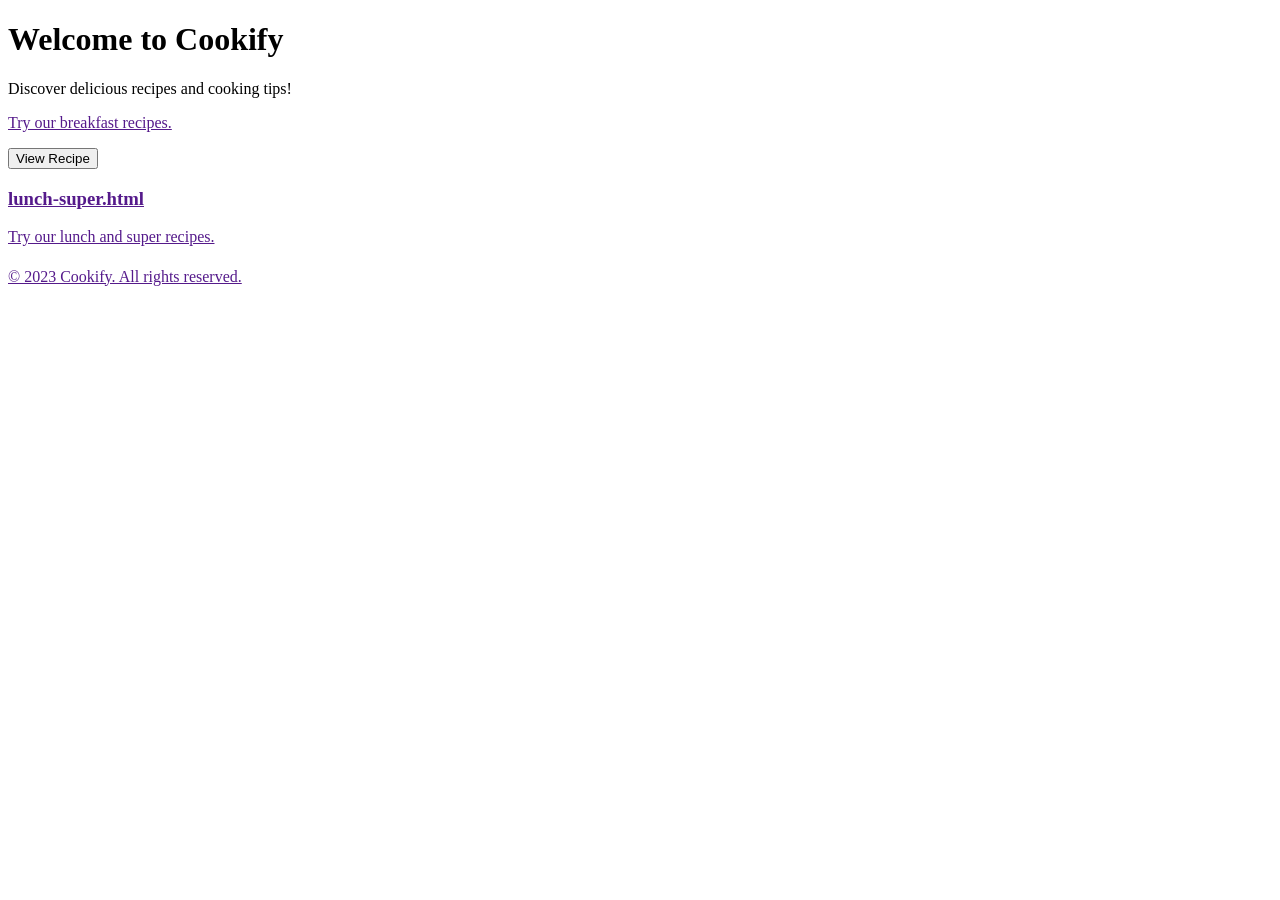
==== index.html @ b217dd9f "merge files" ====
<!DOCTYPE html>
<html lang="en">
<head>
    <meta charset="UTF-8">
    <meta name="viewport" content="width=device-width, initial-scale=1.0">
    <title>Cookify - Your Cooking Companion</title>
 
</head>
<body>
    <header>
        <h1>Welcome to Cookify</h1>
        <p>Discover delicious recipes and cooking tips!</p>
    </header>
    <main>
        <a href=""breakfast.html</nav>
        <p>Try our breakfast recipes.</p>
        <button onclick="alert('Recipe coming soon!')">View Recipe</button>
        <h3>lunch-super.html</h3>
        <p>Try our lunch and super recipes.</p>
        <h4></h4>
        
    </main>
    <footer>
        <p>&copy; 2023 Cookify. All rights reserved.</p>
    </footer>
</body>
</html>
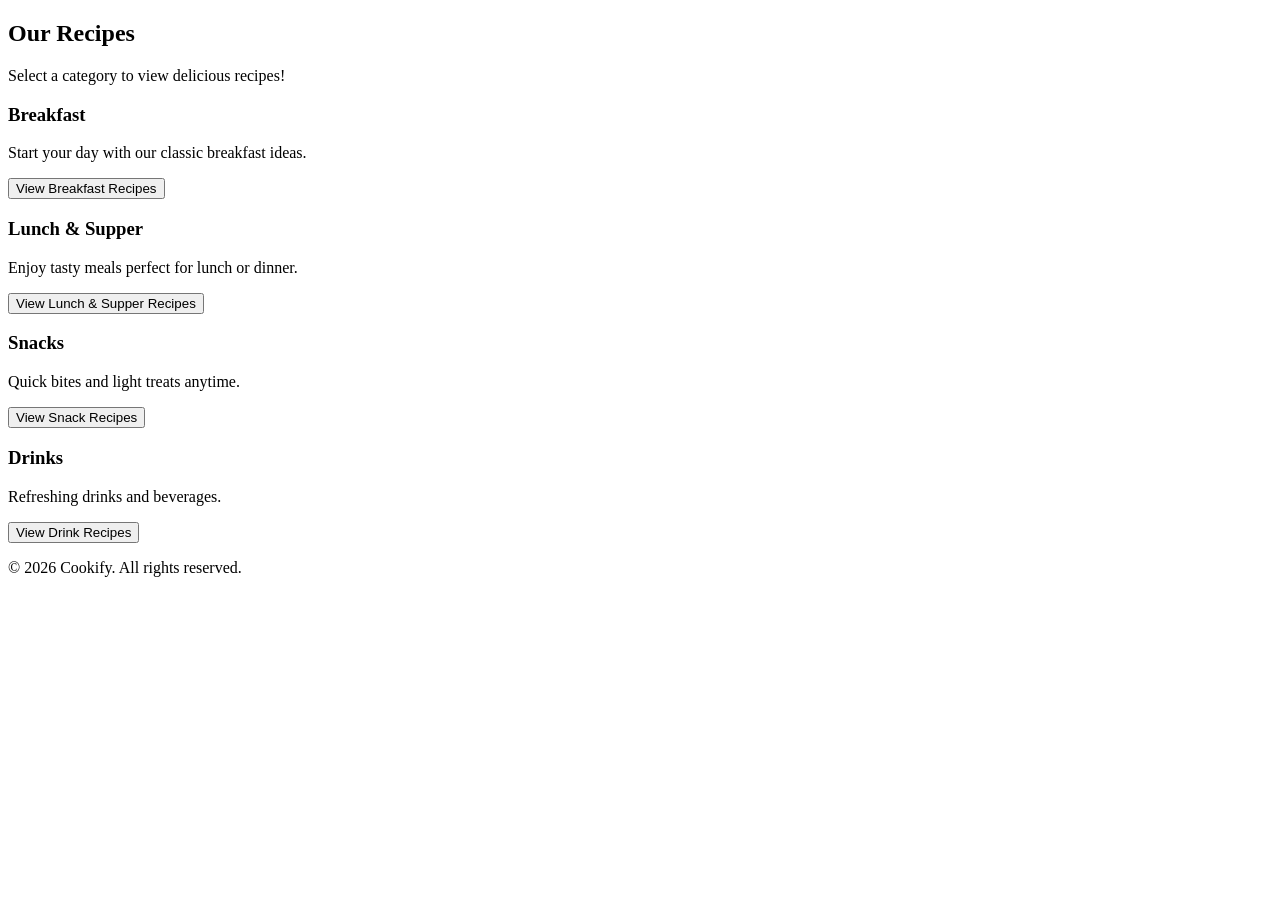
==== commit e4398396: "Added index pages" ====
--- a/index.html
+++ b/index.html
@@ -7,21 +7,42 @@
  
 </head>
 <body>
-    <header>
-        <h1>Welcome to Cookify</h1>
-        <p>Discover delicious recipes and cooking tips!</p>
-    </header>
-    <main>
-        <a href=""breakfast.html</nav>
-        <p>Try our breakfast recipes.</p>
-        <button onclick="alert('Recipe coming soon!')">View Recipe</button>
-        <h3>lunch-super.html</h3>
-        <p>Try our lunch and super recipes.</p>
-        <h4></h4>
-        
-    </main>
-    <footer>
-        <p>&copy; 2023 Cookify. All rights reserved.</p>
-    </footer>
+    <h2>Our Recipes</h2>
+    <p>Select a category to view delicious recipes!</p>
+
+    <section>
+        <h3>Breakfast</h3>
+        <p>Start your day with our classic breakfast ideas.</p>
+        <a href="breakfast.html">
+            <button>View Breakfast Recipes</button>
+        </a>
+    </section>
+
+    <section>
+        <h3>Lunch & Supper</h3>
+        <p>Enjoy tasty meals perfect for lunch or dinner.</p>
+        <a href="lunch-super.html">
+            <button>View Lunch & Supper Recipes</button>
+        </a>
+    </section>
+
+    <section>
+        <h3>Snacks</h3>
+        <p>Quick bites and light treats anytime.</p>
+        <a href="snacks.html">
+            <button>View Snack Recipes</button>
+        </a>
+    </section>
+
+    <section>
+        <h3>Drinks</h3>
+        <p>Refreshing drinks and beverages.</p>
+        <a href="drinks.html">
+            <button>View Drink Recipes</button>
+        </a>
+    </section>
 </body>
-</html>
+
+<footer>
+    <p>&copy; 2026 Cookify. All rights reserved.</p>
+</footer>
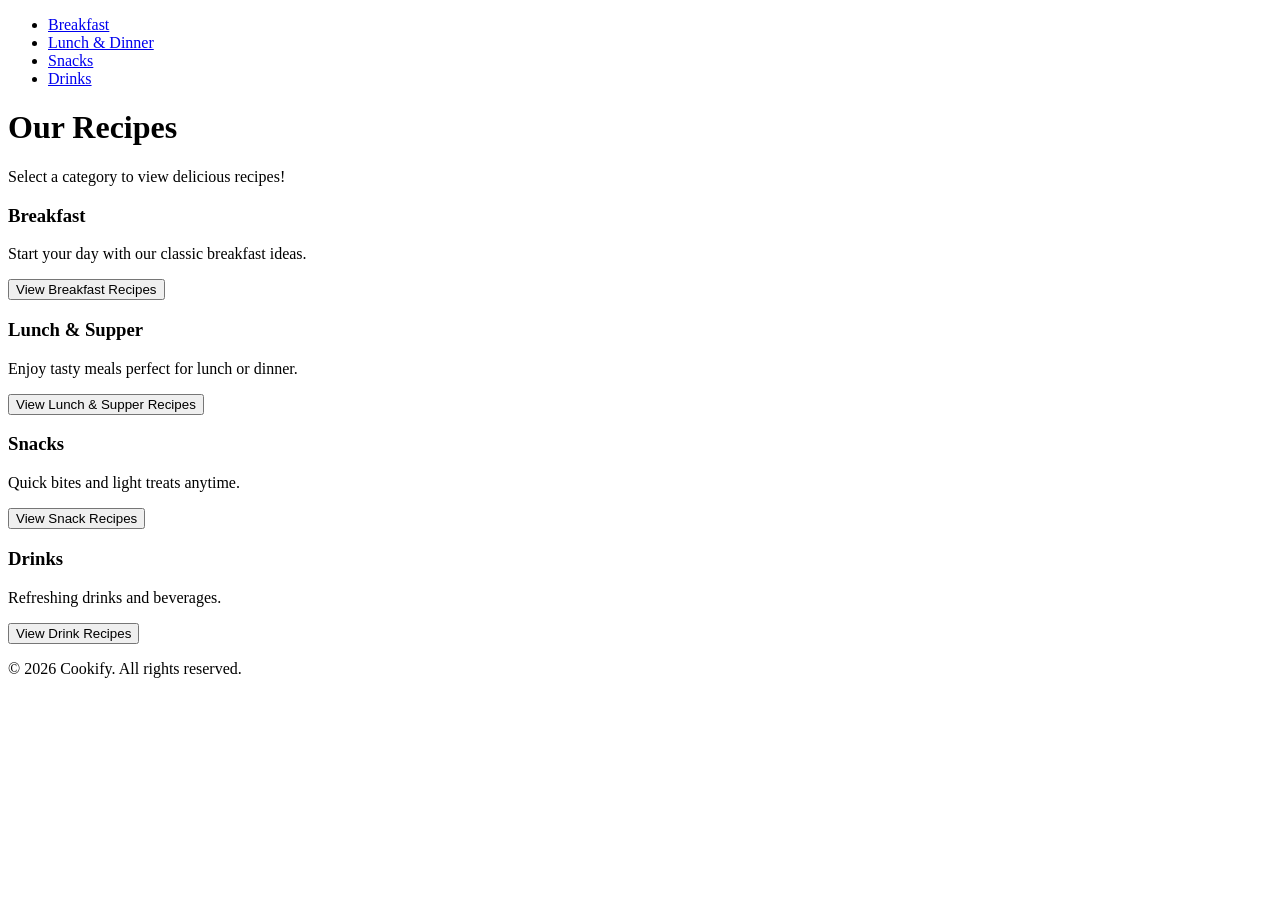
==== commit 6934b262: "add index file" ====
--- a/index.html
+++ b/index.html
@@ -7,7 +7,13 @@
  
 </head>
 <body>
-    <h2>Our Recipes</h2>
+     <ul>
+        <li><a href="breakfast.html">Breakfast</a></li>
+        <li><a href="lunch-super.html">Lunch & Dinner</a></li>
+        <li><a href="snacks.html">Snacks</a></li>
+        <li><a href="drinks.html">Drinks</a></li>
+    </ul>
+    <h1>Our Recipes</h1>
     <p>Select a category to view delicious recipes!</p>
 
     <section>
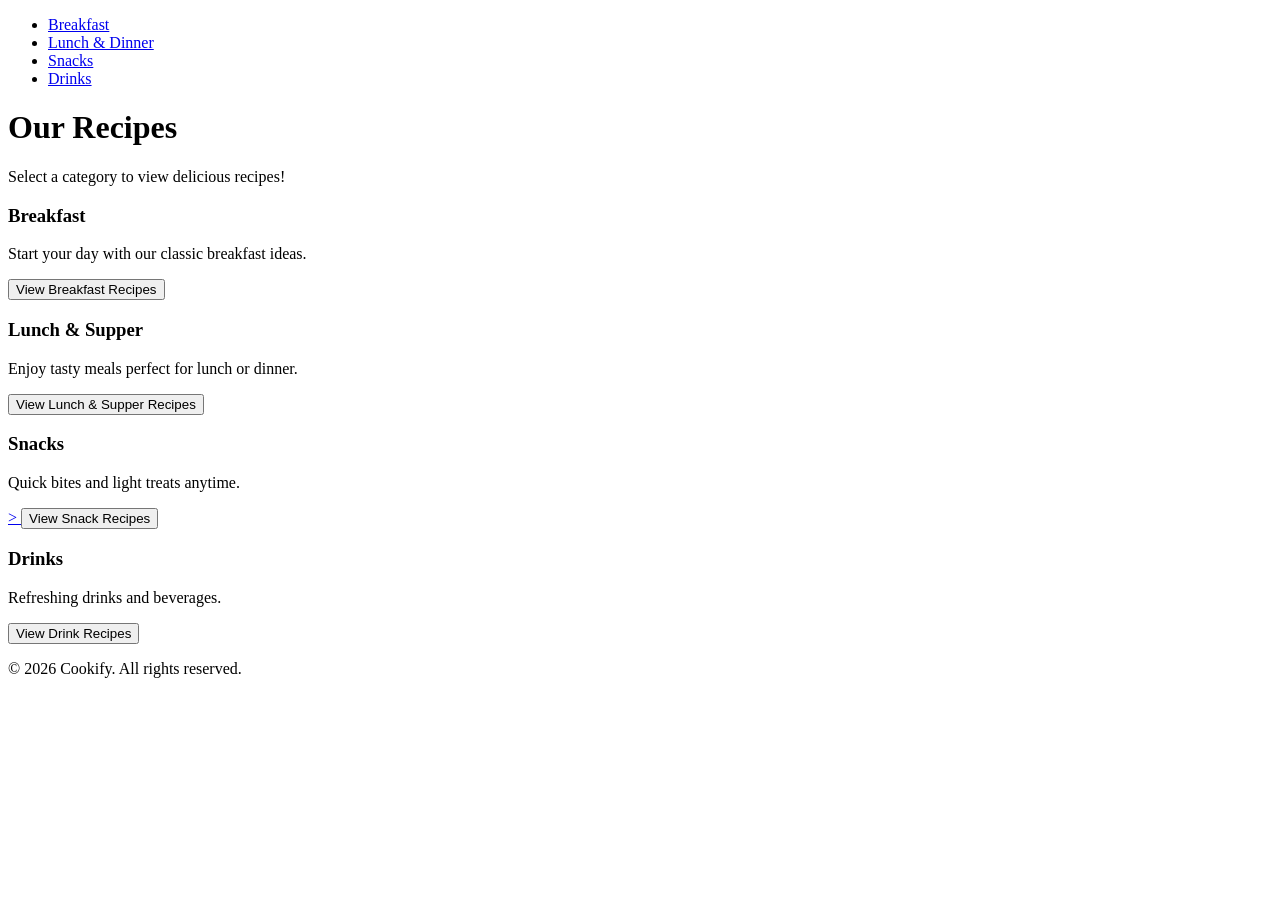
==== commit 2c991abd: "fix broken links" ====
--- a/index.html
+++ b/index.html
@@ -8,10 +8,10 @@
 </head>
 <body>
      <ul>
-        <li><a href="breakfast.html">Breakfast</a></li>
-        <li><a href="lunch-super.html">Lunch & Dinner</a></li>
-        <li><a href="snacks.html">Snacks</a></li>
-        <li><a href="drinks.html">Drinks</a></li>
+        <li><a href="categories/breakfast.html">Breakfast</a></li>
+        <li><a href="categories/lunch-super.html">Lunch & Dinner</a></li>
+        <li><a href="categories/snacks.html">Snacks</a></li>
+        <li><a href="categories/drinks.html">Drinks</a></li>
     </ul>
     <h1>Our Recipes</h1>
     <p>Select a category to view delicious recipes!</p>
@@ -19,7 +19,7 @@
     <section>
         <h3>Breakfast</h3>
         <p>Start your day with our classic breakfast ideas.</p>
-        <a href="breakfast.html">
+        <a href="categories/breakfast.html">
             <button>View Breakfast Recipes</button>
         </a>
     </section>
@@ -27,7 +27,7 @@
     <section>
         <h3>Lunch & Supper</h3>
         <p>Enjoy tasty meals perfect for lunch or dinner.</p>
-        <a href="lunch-super.html">
+        <a href="categories/lunch-super.html">
             <button>View Lunch & Supper Recipes</button>
         </a>
     </section>
@@ -35,7 +35,7 @@
     <section>
         <h3>Snacks</h3>
         <p>Quick bites and light treats anytime.</p>
-        <a href="snacks.html">
+        <a href="categories/snacks.html">>
             <button>View Snack Recipes</button>
         </a>
     </section>
@@ -43,7 +43,7 @@
     <section>
         <h3>Drinks</h3>
         <p>Refreshing drinks and beverages.</p>
-        <a href="drinks.html">
+        <a href="categories/drinks.html">
             <button>View Drink Recipes</button>
         </a>
     </section>
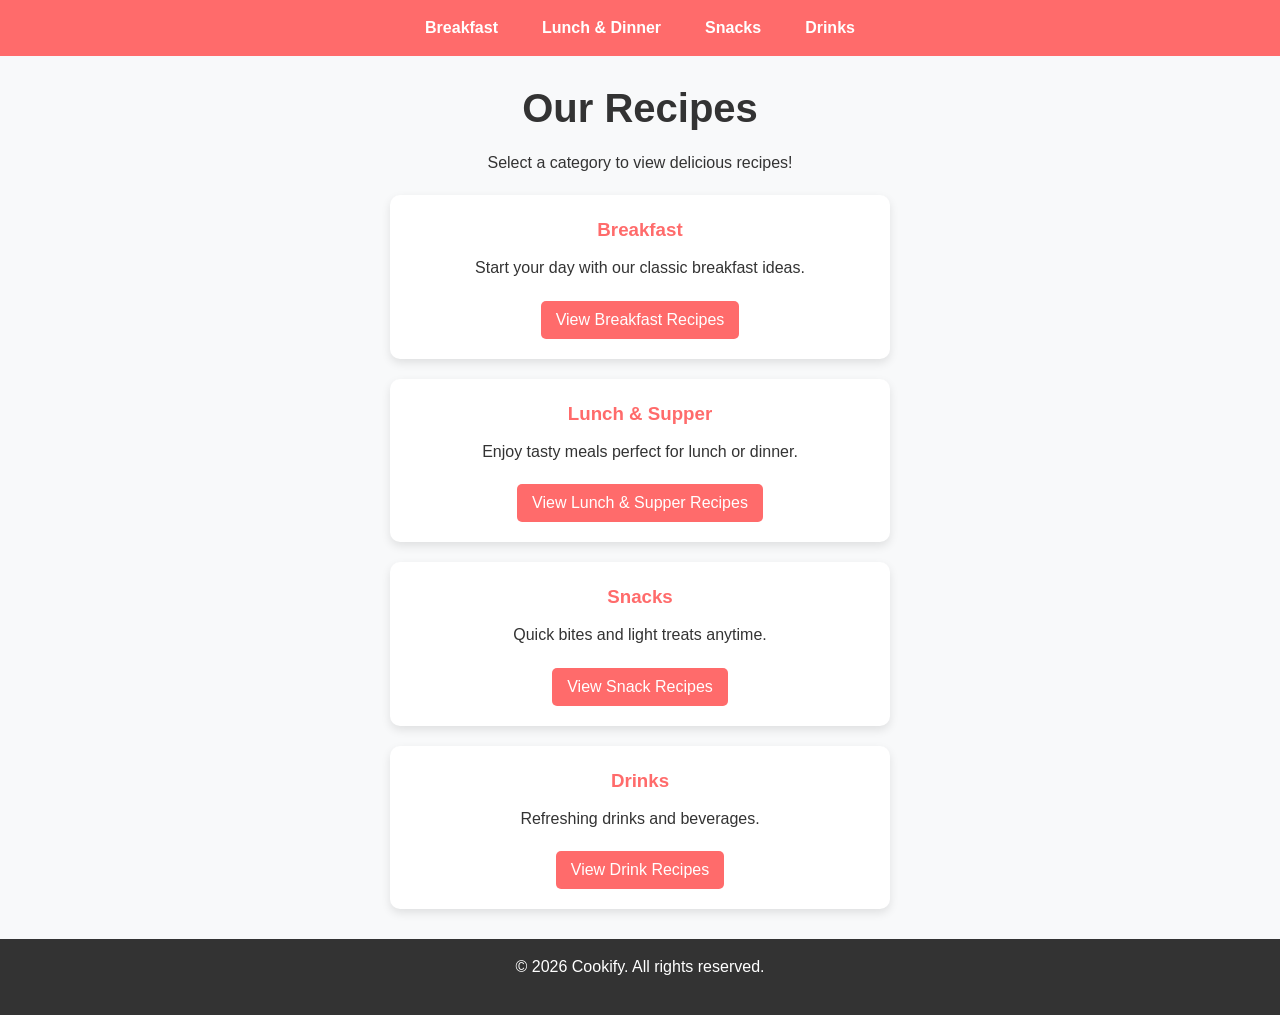
==== commit e84a8f9c: "Add lunch and snacks recipe pages with navigation links" ====
--- a/index.html
+++ b/index.html
@@ -3,6 +3,7 @@
 <head>
     <meta charset="UTF-8">
     <meta name="viewport" content="width=device-width, initial-scale=1.0">
+    <link rel="stylesheet" href="css/style.css">
     <title>Cookify - Your Cooking Companion</title>
  
 </head>
@@ -35,7 +36,7 @@
     <section>
         <h3>Snacks</h3>
         <p>Quick bites and light treats anytime.</p>
-        <a href="categories/snacks.html">>
+        <a href="categories/snacks.html">
             <button>View Snack Recipes</button>
         </a>
     </section>
--- a/css/style.css
+++ b/css/style.css
@@ -0,0 +1,94 @@
+/* Reset some default styles */
+* {
+    margin: 0;
+    padding: 0;
+    box-sizing: border-box;
+}
+
+/* Body styling */
+body {
+    font-family: Arial, sans-serif;
+    background-color: #f8f9fa;
+    color: #333;
+    text-align: center;
+    line-height: 1.6;
+}
+
+/* Navigation bar */
+ul {
+    list-style: none;
+    background-color: #ff6b6b;
+    padding: 15px;
+    display: flex;
+    justify-content: center;
+    gap: 20px;
+}
+
+ul li a {
+    text-decoration: none;
+    color: white;
+    font-weight: bold;
+    padding: 8px 12px;
+    transition: 0.3s;
+}
+
+ul li a:hover {
+    background-color: #ff4d4d;
+    border-radius: 5px;
+}
+
+/* Headings */
+h1 {
+    margin: 20px 0 10px;
+    font-size: 2.5em;
+}
+
+p {
+    margin-bottom: 20px;
+}
+
+/* Sections (cards style) */
+section {
+    background-color: white;
+    margin: 20px auto;
+    padding: 20px;
+    width: 80%;
+    max-width: 500px;
+    border-radius: 10px;
+    box-shadow: 0 4px 10px rgba(0,0,0,0.1);
+    transition: transform 0.2s;
+}
+
+section:hover {
+    transform: scale(1.03);
+}
+
+/* Section headings */
+section h3 {
+    margin-bottom: 10px;
+    color: #ff6b6b;
+}
+
+/* Buttons */
+button {
+    background-color: #ff6b6b;
+    color: white;
+    border: none;
+    padding: 10px 15px;
+    border-radius: 5px;
+    cursor: pointer;
+    font-size: 1em;
+    transition: 0.3s;
+}
+
+button:hover {
+    background-color: #ff4d4d;
+}
+
+/* Footer */
+footer {
+    margin-top: 30px;
+    padding: 15px;
+    background-color: #333;
+    color: white;
+}
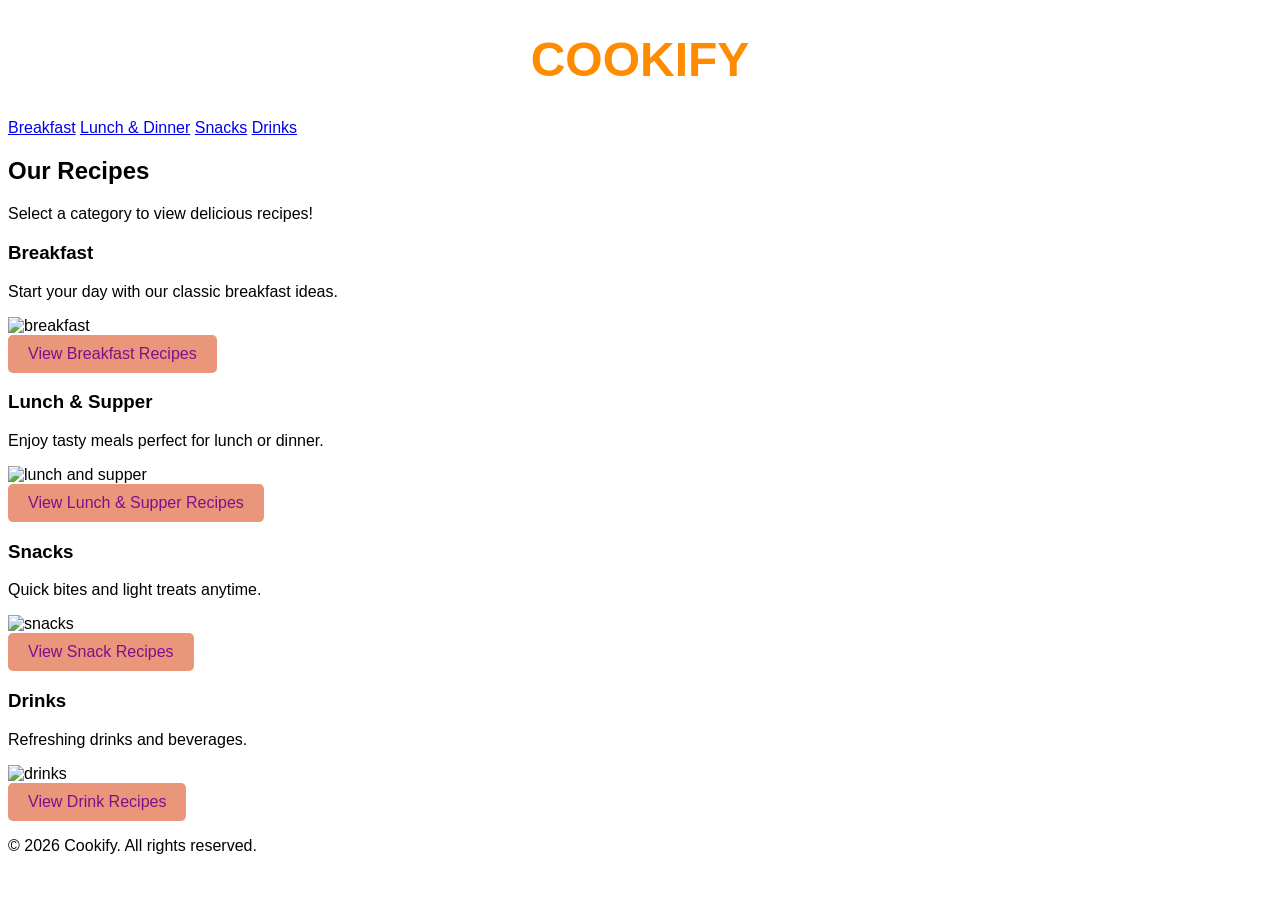
==== commit d08c01f7: "Add CSS styling for body and buttons on Cookify website" ====
--- a/index.html
+++ b/index.html
@@ -3,51 +3,72 @@
 <head>
     <meta charset="UTF-8">
     <meta name="viewport" content="width=device-width, initial-scale=1.0">
+    <title>Cookify - Your Cooking Companion</title>
     <link rel="stylesheet" href="css/style.css">
-    <title>Cookify - Your Cooking Companion</title>
- 
+    
 </head>
 <body>
-     <ul>
-        <li><a href="categories/breakfast.html">Breakfast</a></li>
-        <li><a href="categories/lunch-super.html">Lunch & Dinner</a></li>
-        <li><a href="categories/snacks.html">Snacks</a></li>
-        <li><a href="categories/drinks.html">Drinks</a></li>
-    </ul>
-    <h1>Our Recipes</h1>
+    <center><h1>COOKIFY</h1></center>
+     
+        <a href="categories/breakfast.html">Breakfast</a>
+        <a href="categories/lunch-super.html">Lunch & Dinner</a>
+        <a href="categories/snacks.html">Snacks</a>
+        <a href="categories/drinks.html">Drinks</a>
+    
+    <h2>Our Recipes</h2>
     <p>Select a category to view delicious recipes!</p>
 
+    <div class="categories-container">
+        <div class="breakfast-section">
     <section>
         <h3>Breakfast</h3>
         <p>Start your day with our classic breakfast ideas.</p>
-        <a href="categories/breakfast.html">
-            <button>View Breakfast Recipes</button>
+        <img src ="https://images.unsplash.com/photo-1544856890-7fdbecf97726?q=80&w=532&auto=format&fit=crop&ixlib=rb-4.1.0&ixid=M3wxMjA3fDB8MHxwaG90by1wYWdlfHx8fGVufDB8fHx8fA%3D%3D" alt="breakfast"
+        width="300" height="300">
+         <br><a href="categories/breakfast.html">
+        <button>View Breakfast Recipes</button>
         </a>
+    
     </section>
+    </div>
+
+     <div class="lunch-supper-section">
+    
 
     <section>
         <h3>Lunch & Supper</h3>
         <p>Enjoy tasty meals perfect for lunch or dinner.</p>
-        <a href="categories/lunch-super.html">
+        <img src="https://plus.unsplash.com/premium_photo-1664478272084-532c1bfebd25?w=500&auto=format&fit=crop&q=60&ixlib=rb-4.1.0&ixid=M3wxMjA3fDB8MHxzZWFyY2h8MXx8cG9yayUyMHJpYnN8ZW58MHx8MHx8fDA%3D" alt="lunch and supper" width="300" height="300">
+        <br><a href="categories/lunch-super.html">
             <button>View Lunch & Supper Recipes</button>
         </a>
     </section>
+    </div>
+    
+     <div class="snacks-section">
 
     <section>
         <h3>Snacks</h3>
         <p>Quick bites and light treats anytime.</p>
-        <a href="categories/snacks.html">
+        <img src="https://images.unsplash.com/photo-1612773843298-44dcdd45d865?w=500&auto=format&fit=crop&q=60&ixlib=rb-4.1.0&ixid=M3wxMjA3fDB8MHxzZWFyY2h8MTl8fHNuQUNLU3xlbnwwfHwwfHx8MA%3D%3D" alt="snacks" width="300" height="300">
+        <br><a href="categories/snacks.html">
             <button>View Snack Recipes</button>
         </a>
     </section>
+    </div>
+    
+     <div class="drinks-section">
 
     <section>
         <h3>Drinks</h3>
         <p>Refreshing drinks and beverages.</p>
-        <a href="categories/drinks.html">
+        <img src="https://images.unsplash.com/photo-1497534446932-c925b458314e?q=80&w=472&auto=format&fit=crop&ixlib=rb-4.1.0&ixid=M3wxMjA3fDB8MHxwaG90by1wYWdlfHx8fGVufDB8fHx8fA%3D%3D" alt="drinks" width="300" height="300">
+        <br><a href="categories/drinks.html">
             <button>View Drink Recipes</button>
         </a>
     </section>
+    </div>
+    </div>
 </body>
 
 <footer>
--- a/css/style.css
+++ b/css/style.css
@@ -1,94 +1,29 @@
-/* Reset some default styles */
-* {
-    margin: 0;
-    padding: 0;
-    box-sizing: border-box;
+h1 {
+    display: flex;
+    justify-content: center;
+    align-items: center;
+    font-size: 48px;
+    color: darkorange
+}
+body {
+    
+    font-family: 'Roboto', sans-serif;
+    font-size: 16px;
+    color:black ;
+    background-image:url('https://plus.unsplash.com/premium_photo-1661964442277-72c9f8d536bd?q=80&w=728&auto=format&fit=crop&ixlib=rb-4.1.0&ixid=M3wxMjA3fDB8MHxwaG90by1wYWdlfHx8fGVufDB8fHx8fA%3D%3D');
+    background-repeat: no-repeat;
+    background-size: cover;
+    
+}
+button {
+    background-color: darksalmon;
+    color: rgb(126, 16, 141);
+    border: none;
+    padding: 10px 20px;
+    font-size: 16px;
+    cursor: pointer;
+    border-radius: 5px;
+
 }
 
-/* Body styling */
-body {
-    font-family: Arial, sans-serif;
-    background-color: #f8f9fa;
-    color: #333;
-    text-align: center;
-    line-height: 1.6;
-}
 
-/* Navigation bar */
-ul {
-    list-style: none;
-    background-color: #ff6b6b;
-    padding: 15px;
-    display: flex;
-    justify-content: center;
-    gap: 20px;
-}
-
-ul li a {
-    text-decoration: none;
-    color: white;
-    font-weight: bold;
-    padding: 8px 12px;
-    transition: 0.3s;
-}
-
-ul li a:hover {
-    background-color: #ff4d4d;
-    border-radius: 5px;
-}
-
-/* Headings */
-h1 {
-    margin: 20px 0 10px;
-    font-size: 2.5em;
-}
-
-p {
-    margin-bottom: 20px;
-}
-
-/* Sections (cards style) */
-section {
-    background-color: white;
-    margin: 20px auto;
-    padding: 20px;
-    width: 80%;
-    max-width: 500px;
-    border-radius: 10px;
-    box-shadow: 0 4px 10px rgba(0,0,0,0.1);
-    transition: transform 0.2s;
-}
-
-section:hover {
-    transform: scale(1.03);
-}
-
-/* Section headings */
-section h3 {
-    margin-bottom: 10px;
-    color: #ff6b6b;
-}
-
-/* Buttons */
-button {
-    background-color: #ff6b6b;
-    color: white;
-    border: none;
-    padding: 10px 15px;
-    border-radius: 5px;
-    cursor: pointer;
-    font-size: 1em;
-    transition: 0.3s;
-}
-
-button:hover {
-    background-color: #ff4d4d;
-}
-
-/* Footer */
-footer {
-    margin-top: 30px;
-    padding: 15px;
-    background-color: #333;
-    color: white;
-}
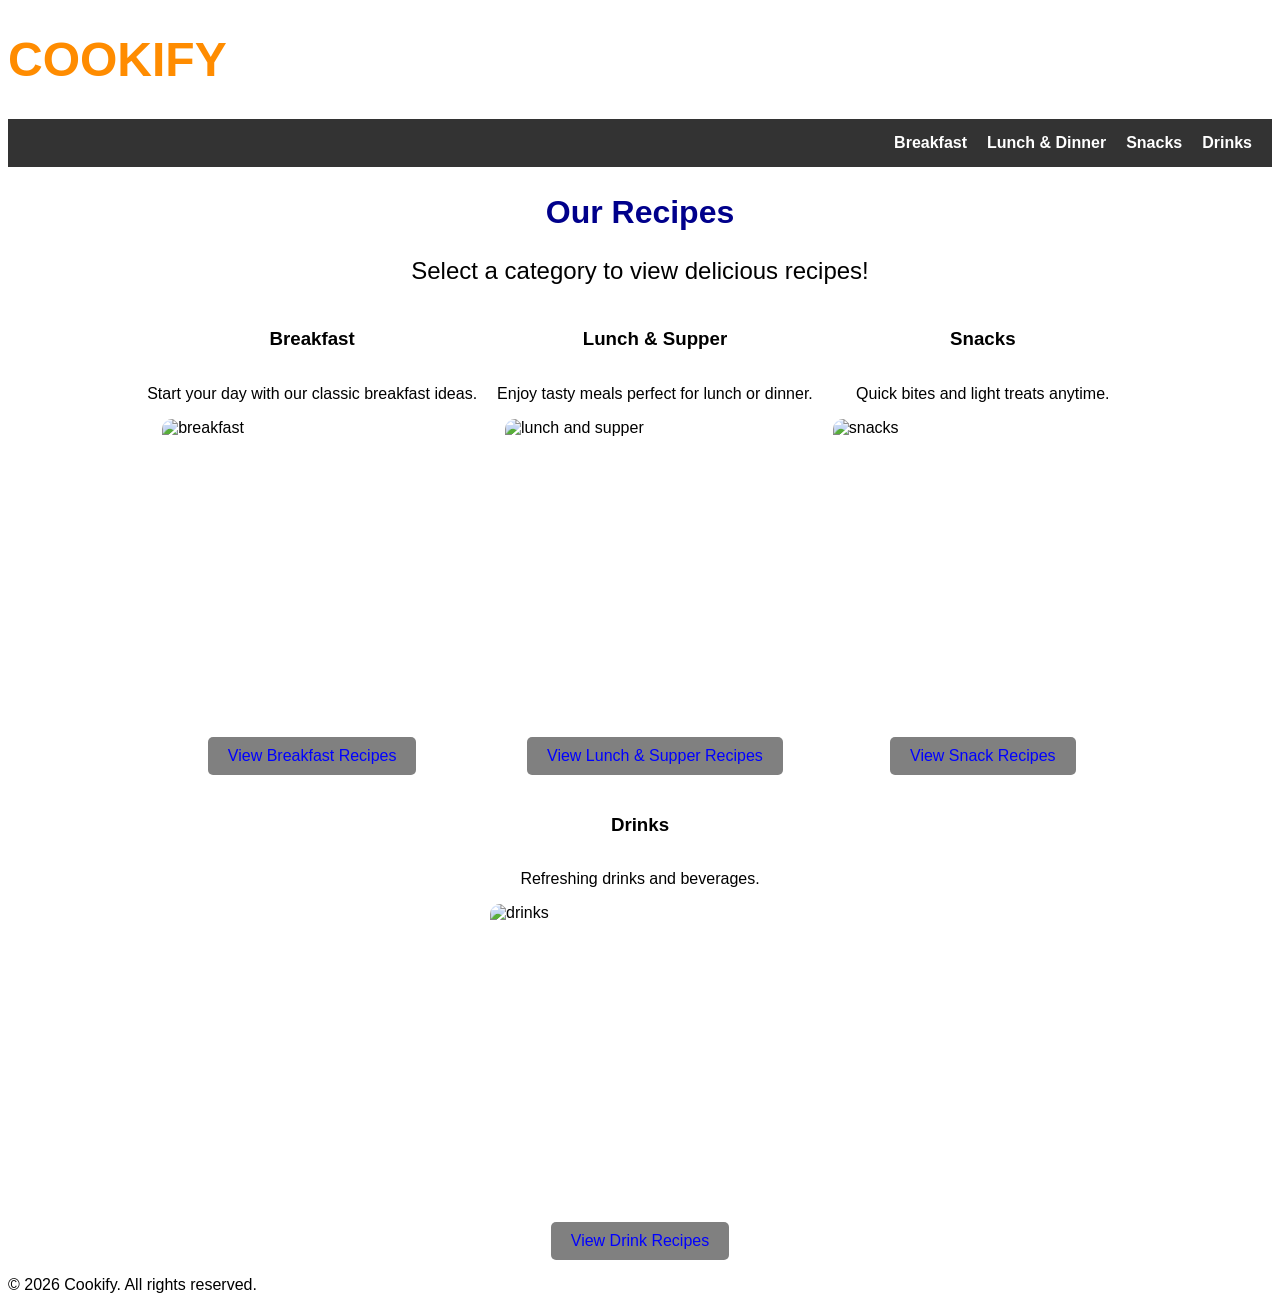
==== commit e3102db3: "edit images stylingand layout in css" ====
--- a/index.html
+++ b/index.html
@@ -8,15 +8,18 @@
     
 </head>
 <body>
-    <center><h1>COOKIFY</h1></center>
-     
+    <h1>COOKIFY</h1>
+     <nav class="navbar">
+        <div class="nav-links">
         <a href="categories/breakfast.html">Breakfast</a>
         <a href="categories/lunch-super.html">Lunch & Dinner</a>
         <a href="categories/snacks.html">Snacks</a>
         <a href="categories/drinks.html">Drinks</a>
-    
+        </div>
+     </nav>
+
     <h2>Our Recipes</h2>
-    <p>Select a category to view delicious recipes!</p>
+    <p class="h2">Select a category to view delicious recipes!</p>
 
     <div class="categories-container">
         <div class="breakfast-section">
--- a/css/style.css
+++ b/css/style.css
@@ -1,9 +1,24 @@
 h1 {
+    display: flex;
+    justify-content: left;
+    align-items: center;
+    font-size: 48px;
+    color: darkorange
+}
+h2 {
     display: flex;
     justify-content: center;
     align-items: center;
-    font-size: 48px;
-    color: darkorange
+    font-size: 32px;
+    color: darkblue
+}
+.h2 {
+    display: flex;
+    justify-content: center;
+    align-items: center;
+    font-size: 24px;
+    color:black;
+    font-style : garamond;
 }
 body {
     
@@ -16,14 +31,64 @@
     
 }
 button {
-    background-color: darksalmon;
-    color: rgb(126, 16, 141);
+    background-color: grey;
+    color: blue;
     border: none;
     padding: 10px 20px;
     font-size: 16px;
     cursor: pointer;
     border-radius: 5px;
+    
 
+}
+.categories-container {
+    display: flex;
+    flex-direction: row;   
+    gap: 20px;             
+    flex-wrap: wrap;       
+    justify-content: center;
+}
+img {
+  border-radius: 10px;
+}
+section {
+  display: flex;
+  flex-direction: column;   
+  align-items: center;      
+}
+.navbar {
+    display: flex;
+    justify-content: space-between; /* logo left, links right */
+    align-items: center;
+    background-color: #333;
+    padding: 15px 20px;
 }
 
 
+
+.nav-links {
+    margin-left: auto;
+    display: flex;
+    gap: 20px; /* space between links */
+}
+
+.nav-links a {
+    color: white;
+    text-decoration: none;
+    font-weight: bold;
+}
+
+.nav-links a:hover {
+    color: orange;
+}
+.recipe {
+    display: flex;   
+    flex-direction: row;       
+    gap: 20px;
+}
+
+
+.content {
+    display: flex;
+    flex-direction: column;
+}
